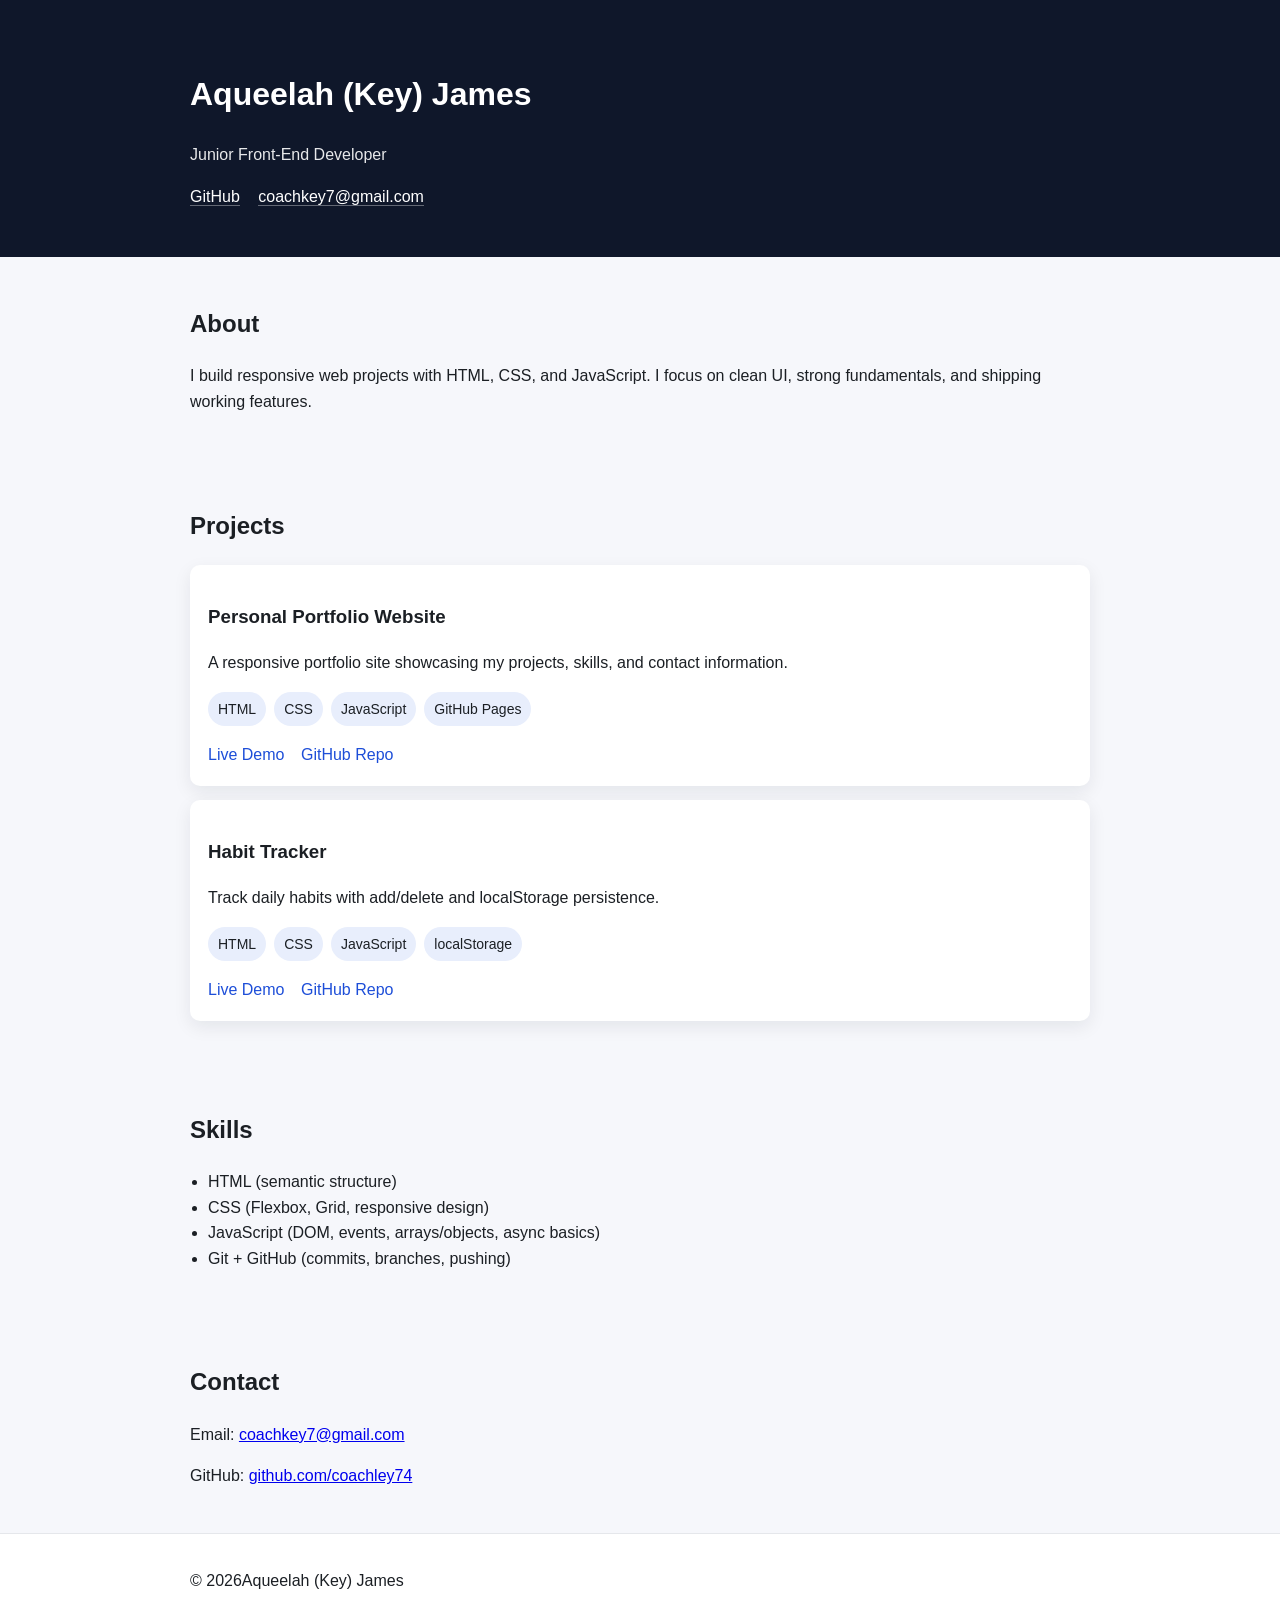
==== index.html @ 9a927e0a "Initial portfolio" ====
<!DOCTYPE html>
<html lang="en">
<head>
    <meta charset="UTF-8">
    <meta name="viewport" content="width=device-width, initial-scale=1.0">
    <title>Aqueelah (Key) James | Junior Front-End Developer</title>
    <link rel="stylesheet" href="styles.css">
</head>
<body>
     <header class="site-header">
    <div class="container">
      <h1>Aqueelah (Key) James</h1>
      <p class="subtitle">Junior Front-End Developer</p>

      <div class="links">
        <a href="https://github.com/coachkey74" target="_blank" rel="noreferrer">GitHub</a>
        <a href="mailto:youremail@example.com">coachkey7@gmail.com</a>
      </div>
    </div>
  </header>

  <main>
    <section class="container section">
      <h2>About</h2>
      <p>
        I build responsive web projects with HTML, CSS, and JavaScript.
        I focus on clean UI, strong fundamentals, and shipping working features.
      </p>
    </section>

    <section class="container section" id="projects">
      <h2>Projects</h2>

      <!-- 1) Personal Portfolio Website -->
      <article class="card">
        <h3>Personal Portfolio Website</h3>
        <p>A responsive portfolio site showcasing my projects, skills, and contact information.</p>
        <ul class="tags">
          <li>HTML</li><li>CSS</li><li>JavaScript</li><li>GitHub Pages</li>
        </ul>
        <div class="card-links">
          <!-- Live Demo will be your GitHub Pages URL after deployment -->
          <a href="#" target="_blank" rel="noreferrer">Live Demo</a>
          <!-- Repo link will be this portfolio repo -->
          <a href="#" target="_blank" rel="noreferrer">GitHub Repo</a>
        </div>
      </article>

      <!-- 2) Example project card (replace links later) -->
      <article class="card">
        <h3>Habit Tracker</h3>
        <p>Track daily habits with add/delete and localStorage persistence.</p>
        <ul class="tags">
          <li>HTML</li><li>CSS</li><li>JavaScript</li><li>localStorage</li>
        </ul>
        <div class="card-links">
          <a href="#" target="_blank" rel="noreferrer">Live Demo</a>
          <a href="#" target="_blank" rel="noreferrer">GitHub Repo</a>
        </div>
      </article>

      <!-- Add more cards for Job Tracker, API project, etc. -->
    </section>

    <section class="container section">
      <h2>Skills</h2>
      <ul class="skills">
        <li>HTML (semantic structure)</li>
        <li>CSS (Flexbox, Grid, responsive design)</li>
        <li>JavaScript (DOM, events, arrays/objects, async basics)</li>
        <li>Git + GitHub (commits, branches, pushing)</li>
      </ul>
    </section>

    <section class="container section">
      <h2>Contact</h2>
      <p>Email: <a href="mailto:youremail@example.com">coachkey7@gmail.com</a></p>
      <p>GitHub: <a href="https://github.com/coachkey74" target="_blank" rel="noreferrer">github.com/coachley74</a></p>
    </section>
  </main>

  <footer class="site-footer">
    <div class="container">
      <p>© <span id="year"></span>Aqueelah (Key) James</p>
    </div>
  </footer>
  <script src="app.js" ></script>
</body>
</html>
---- styles.css ----
* { box-sizing: border-box; }
body {
  margin: 0;
  font-family: Arial, sans-serif;
  line-height: 1.6;
  background: #f6f7fb;
  color: #1b1f24;
}

.container {
  width: min(900px, 92%);
  margin: 0 auto;
}

.site-header {
  background: #0f172a;
  color: white;
  padding: 48px 0;
}

.subtitle { margin-top: 6px; opacity: 0.9; }

.links a {
  color: white;
  text-decoration: none;
  margin-right: 14px;
  border-bottom: 1px solid rgba(255,255,255,0.35);
}

.section { padding: 28px 0; }

.card {
  background: white;
  padding: 18px;
  border-radius: 10px;
  margin: 14px 0;
  box-shadow: 0 6px 18px rgba(15, 23, 42, 0.08);
}

.tags {
  list-style: none;
  padding: 0;
  display: flex;
  flex-wrap: wrap;
  gap: 8px;
}

.tags li {
  background: #e8eefc;
  padding: 6px 10px;
  border-radius: 999px;
  font-size: 14px;
}

.card-links a {
  display: inline-block;
  margin-right: 12px;
  text-decoration: none;
  color: #1d4ed8;
}

.skills { padding-left: 18px; }

.site-footer {
  padding: 18px 0;
  background: #ffffff;
  border-top: 1px solid #e5e7eb;
}
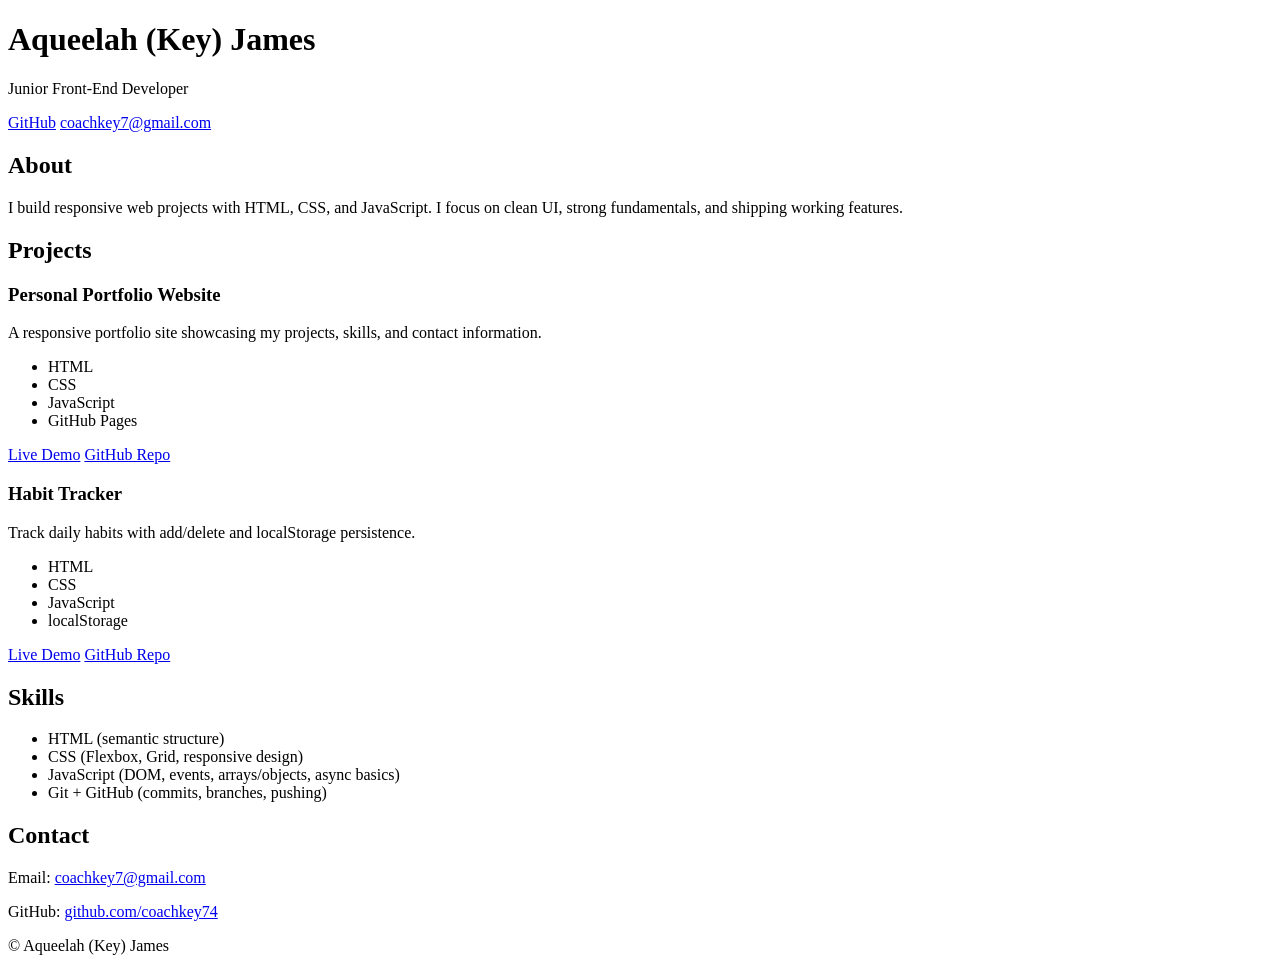
==== commit b1a94a3d: "Move site into docs and clean structure" ====
--- a/index.html
+++ b/index.html
@@ -13,8 +13,8 @@
       <p class="subtitle">Junior Front-End Developer</p>
 
       <div class="links">
-        <a href="https://github.com/coachkey74" target="_blank" rel="noreferrer">GitHub</a>
-        <a href="mailto:youremail@example.com">coachkey7@gmail.com</a>
+        <a href="https://coachkey74.github.io/portfolio-/" target="_blank" rel="noreferrer">GitHub</a>
+        <a href="mailto:coachkey7@gmail.com">coachkey7@gmail.com</a>
       </div>
     </div>
   </header>
@@ -74,8 +74,8 @@
 
     <section class="container section">
       <h2>Contact</h2>
-      <p>Email: <a href="mailto:youremail@example.com">coachkey7@gmail.com</a></p>
-      <p>GitHub: <a href="https://github.com/coachkey74" target="_blank" rel="noreferrer">github.com/coachley74</a></p>
+      <p>Email: <a href="mailto:coachkey7@gmail.com">coachkey7@gmail.com</a></p>
+      <p>GitHub: <a href="https://github.com/coachkey74" target="_blank" rel="noreferrer">github.com/coachkey74</a></p>
     </section>
   </main>
 
